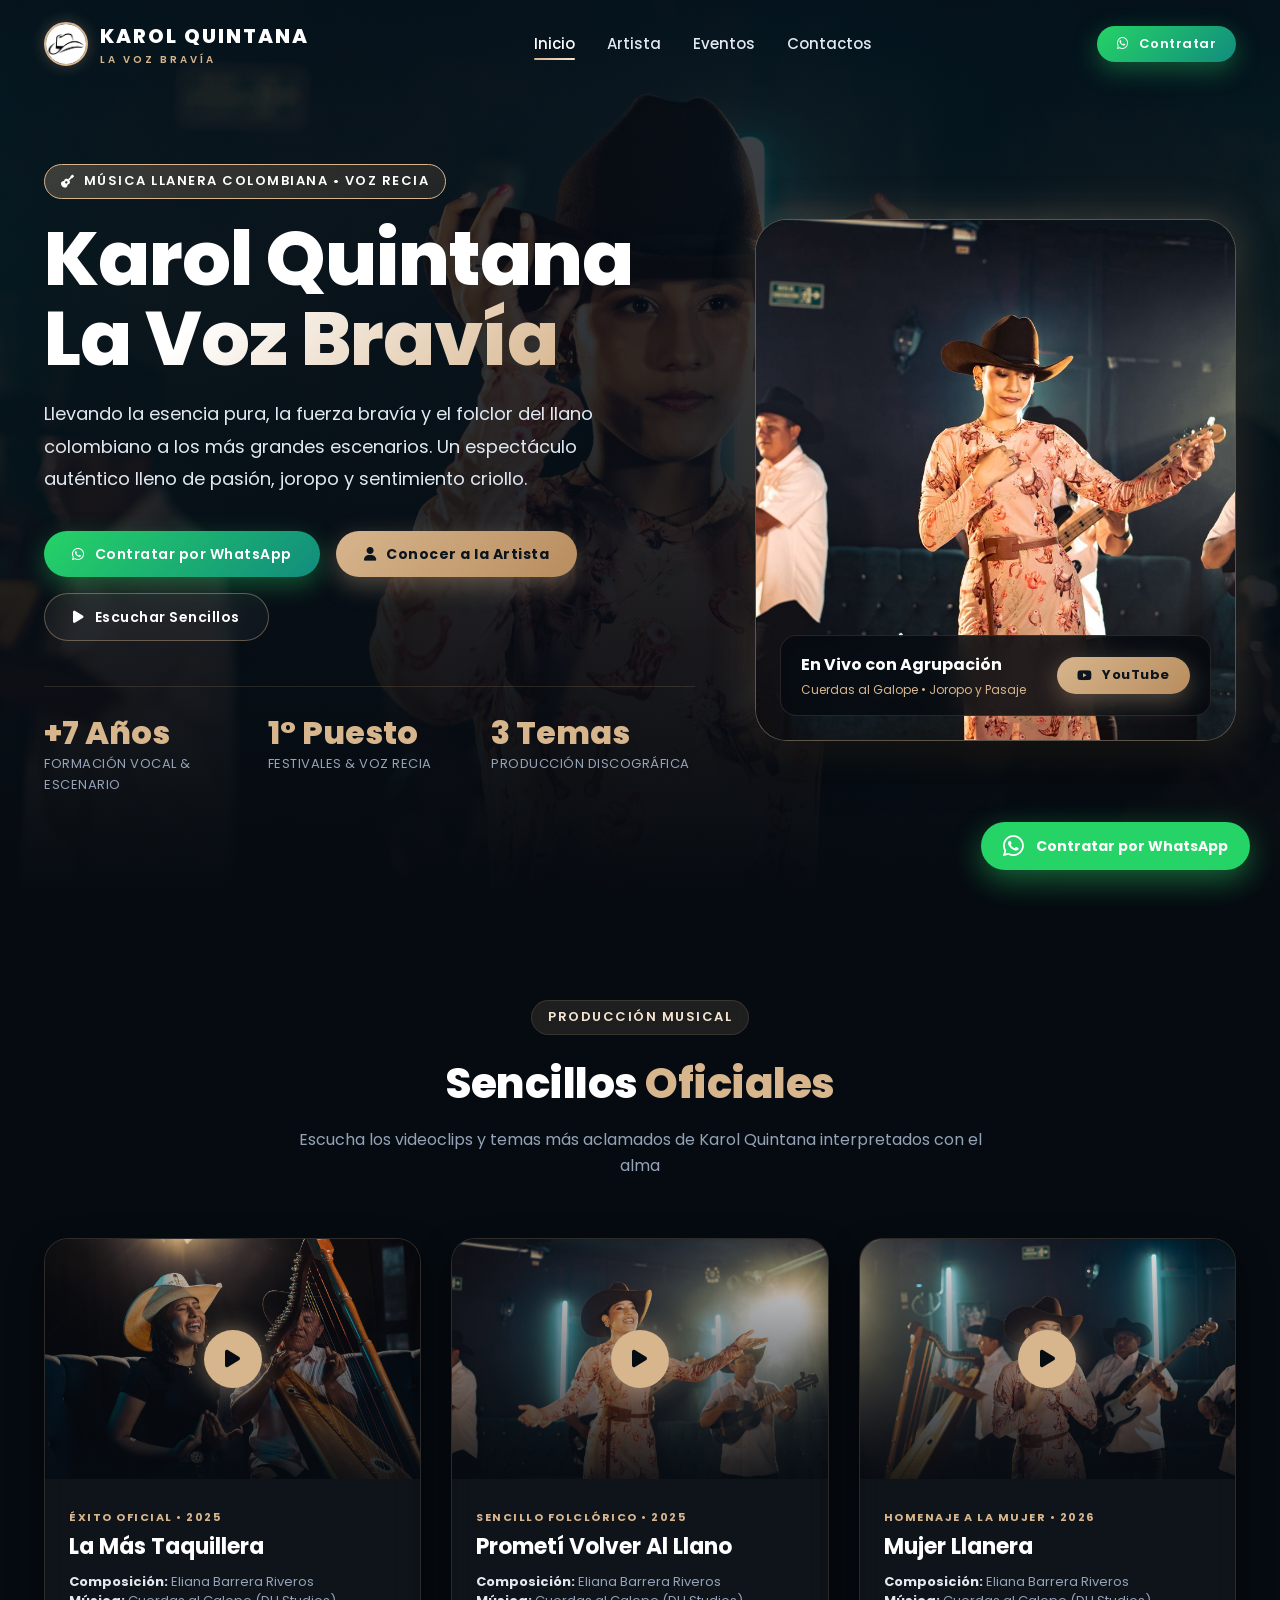
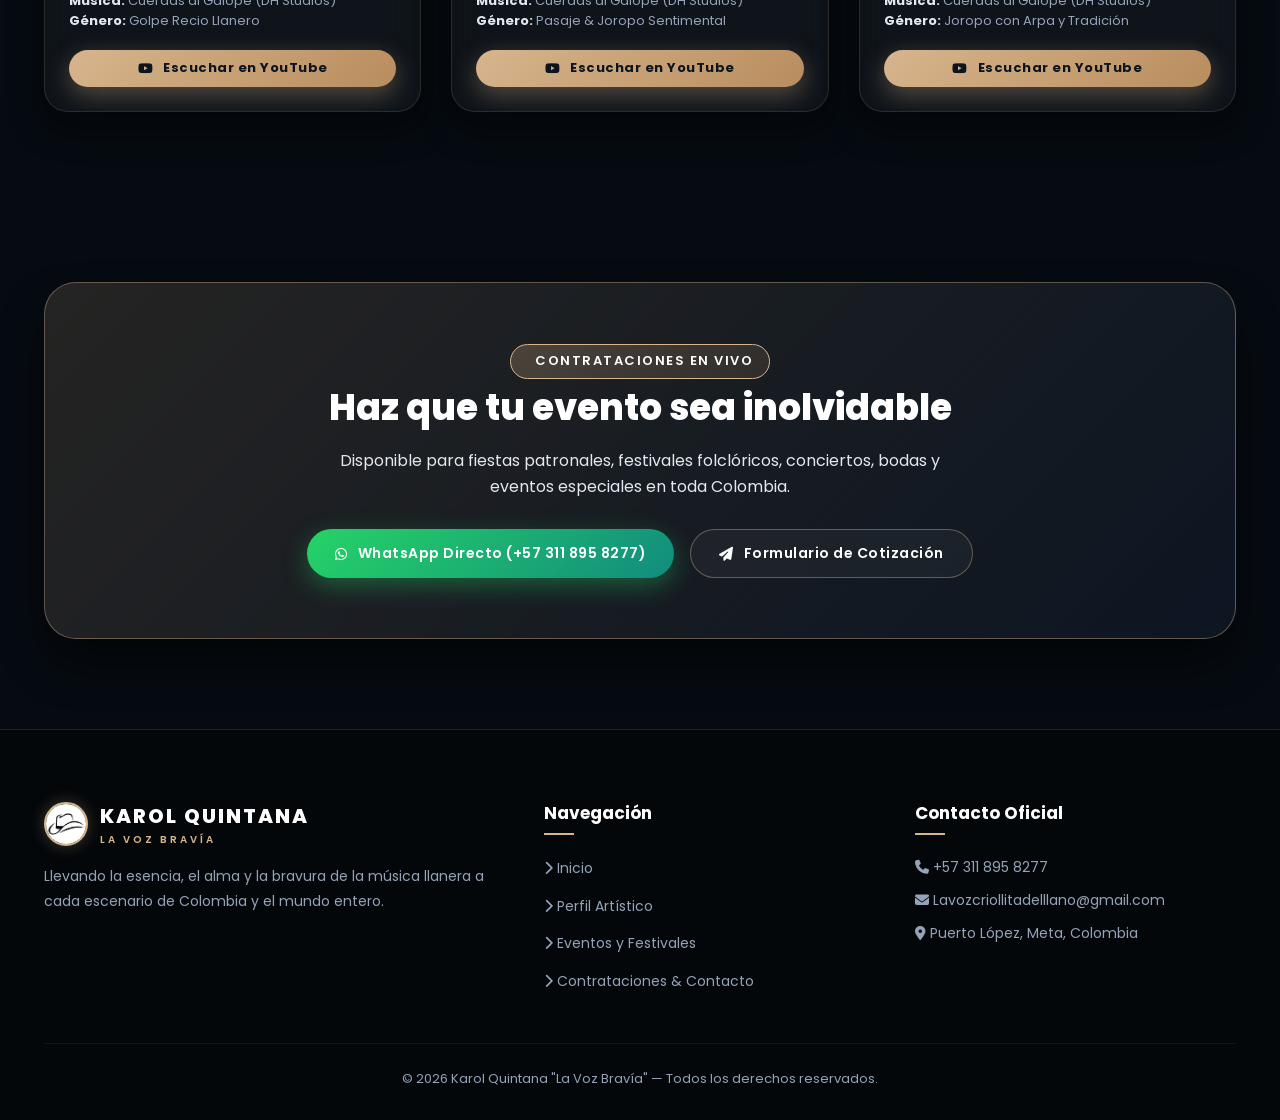
==== index.html @ 11f3e0e1 "primera version de la pagina" ====
<!DOCTYPE html>
<html lang="es">
<head>
    <meta charset="UTF-8">
    <meta name="viewport" content="width=device-width, initial-scale=1.0">
    <title>Karol Quintana | La Voz Bravía - Música Llanera</title>
    
    <!-- Google Fonts & Font Awesome -->
    <link rel="preconnect" href="https://fonts.googleapis.com">
    <link rel="preconnect" href="https://fonts.gstatic.com" crossorigin>
    <link href="https://fonts.googleapis.com/css2?family=Poppins:wght@300;400;500;600;700;800&display=swap" rel="stylesheet">
    <link rel="stylesheet" href="https://cdnjs.cloudflare.com/ajax/libs/font-awesome/6.5.1/css/all.min.css">
    
    <link rel="icon" href="imagenes/logo.jpg"> 
    <link rel="stylesheet" href="css/estilos.css">
</head>
<body>

    <!-- NAVBAR -->
    <header class="navbar-container">
        <div class="container navbar">
            <a href="index.html" class="logo-brand">
                <img src="imagenes/logo.jpg" alt="Logo Karol Quintana">
                <div>
                    Karol Quintana
                    <span class="brand-sub">La Voz Bravía</span>
                </div>
            </a>

            <nav>
                <ul class="nav-links" id="navMenu">
                    <li><a href="index.html" class="active">Inicio</a></li>
                    <li><a href="artista.html">Artista</a></li>
                    <li><a href="eventos.html">Eventos</a></li>
                    <li><a href="contactos.html">Contactos</a></li>
                </ul>
            </nav>

            <div class="nav-actions">
                <a href="https://wa.me/573118958277?text=Hola%20Karol%20Quintana,%20me%20gustar%C3%ADa%20solicitar%20informaci%C3%B3n%20para%20una%20presentaci%C3%B3n" target="_blank" class="btn btn-whatsapp btn-sm">
                    <i class="fa-brands fa-whatsapp"></i> Contratar
                </a>
                <button class="menu-toggle" id="menuToggle" aria-label="Abrir menú">
                    <span></span>
                    <span></span>
                    <span></span>
                </button>
            </div>
        </div>
    </header>

    <!-- HERO SECTION -->
    <main class="hero-wrapper" style="background-image: url('imagenes/DSC04877.jpg');">
        <div class="hero-overlay"></div>

        <div class="container">
            <div class="hero-home-content">
                <div class="hero-left">
                    <div class="badge badge-gold">
                        <i class="fa-solid fa-guitar"></i> Música Llanera Colombiana • Voz Recia
                    </div>
                    
                    <h1 class="hero-title">
                        Karol Quintana<br>
                        <span>La Voz Bravía</span>
                    </h1>

                    <p class="hero-desc">
                        Llevando la esencia pura, la fuerza bravía y el folclor del llano colombiano a los más grandes escenarios. Un espectáculo auténtico lleno de pasión, joropo y sentimiento criollo.
                    </p>

                    <div class="hero-btn-group">
                        <a href="https://wa.me/573118958277?text=Hola%20Karol%20Quintana,%20deseo%20cotizar%20un%20show%20musical" target="_blank" class="btn btn-whatsapp">
                            <i class="fa-brands fa-whatsapp"></i> Contratar por WhatsApp
                        </a>
                        <a href="artista.html" class="btn btn-gold">
                            <i class="fa-solid fa-user"></i> Conocer a la Artista
                        </a>
                        <a href="#musica" class="btn btn-outline">
                            <i class="fa-solid fa-play"></i> Escuchar Sencillos
                        </a>
                    </div>

                    <div class="hero-stats-grid">
                        <div class="stat-item">
                            <h3>+7 Años</h3>
                            <p>Formación Vocal & Escenario</p>
                        </div>
                        <div class="stat-item">
                            <h3>1° Puesto</h3>
                            <p>Festivales & Voz Recia</p>
                        </div>
                        <div class="stat-item">
                            <h3>3 Temas</h3>
                            <p>Producción Discográfica</p>
                        </div>
                    </div>
                </div>

                <div class="hero-right">
                    <div class="hero-image-card">
                        <img src="imagenes/image.png" alt="Karol Quintana en Presentación">
                        <div class="hero-image-badge">
                            <div>
                                <h4>En Vivo con Agrupación</h4>
                                <p>Cuerdas al Galope • Joropo y Pasaje</p>
                            </div>
                            <a href="https://www.youtube.com/@Lavozbravia_oficial" target="_blank" class="btn btn-gold btn-sm">
                                <i class="fa-brands fa-youtube"></i> YouTube
                            </a>
                        </div>
                    </div>
                </div>
            </div>
        </div>
    </main>

    <!-- SECCIÓN MÚSICA Y SENCILLOS DESTACADOS -->
    <section class="section" id="musica">
        <div class="container">
            <div class="section-header">
                <div class="badge">Producción Musical</div>
                <h2>Sencillos <span>Oficiales</span></h2>
                <p>Escucha los videoclips y temas más aclamados de Karol Quintana interpretados con el alma</p>
            </div>

            <div class="music-grid">
                <!-- Canción 1 -->
                <div class="music-card">
                    <div class="music-thumb">
                        <img src="imagenes/DSC04858.jpg" alt="La Más Taquillera">
                        <a href="https://www.youtube.com/watch?v=9ldh7Ody5B8&list=RD9ldh7Ody5B8&start_radio=1" target="_blank" class="music-thumb-overlay" title="Ver en YouTube">
                            <div class="play-icon-btn"><i class="fa-solid fa-play"></i></div>
                        </a>
                    </div>
                    <div class="music-content">
                        <div>
                            <span class="music-tag">Éxito Oficial • 2025</span>
                            <h3 class="music-title">La Más Taquillera</h3>
                            <p class="music-credits">
                                <strong>Composición:</strong> Eliana Barrera Riveros<br>
                                <strong>Música:</strong> Cuerdas al Galope (DH Studios)<br>
                                <strong>Género:</strong> Golpe Recio Llanero
                            </p>
                        </div>
                        <a href="https://www.youtube.com/watch?v=9ldh7Ody5B8&list=RD9ldh7Ody5B8&start_radio=1" target="_blank" class="btn btn-gold btn-sm">
                            <i class="fa-brands fa-youtube"></i> Escuchar en YouTube
                        </a>
                    </div>
                </div>

                <!-- Canción 2 -->
                <div class="music-card">
                    <div class="music-thumb">
                        <img src="imagenes/DSC04900.jpg" alt="Prometí Volver Al Llano">
                        <a href="https://www.youtube.com/watch?v=ru4wege33XM&list=RDru4wege33XM&start_radio=1" target="_blank" class="music-thumb-overlay" title="Ver en YouTube">
                            <div class="play-icon-btn"><i class="fa-solid fa-play"></i></div>
                        </a>
                    </div>
                    <div class="music-content">
                        <div>
                            <span class="music-tag">Sencillo Folclórico • 2025</span>
                            <h3 class="music-title">Prometí Volver Al Llano</h3>
                            <p class="music-credits">
                                <strong>Composición:</strong> Eliana Barrera Riveros<br>
                                <strong>Música:</strong> Cuerdas al Galope (DH Studios)<br>
                                <strong>Género:</strong> Pasaje & Joropo Sentimental
                            </p>
                        </div>
                        <a href="https://www.youtube.com/watch?v=ru4wege33XM&list=RDru4wege33XM&start_radio=1" target="_blank" class="btn btn-gold btn-sm">
                            <i class="fa-brands fa-youtube"></i> Escuchar en YouTube
                        </a>
                    </div>
                </div>

                <!-- Canción 3 -->
                <div class="music-card">
                    <div class="music-thumb">
                        <img src="imagenes/DSC04892.jpg" alt="Mujer Llanera">
                        <a href="https://www.youtube.com/watch?v=WpeRKFOB_C8&list=RDWpeRKFOB_C8&start_radio=1" target="_blank" class="music-thumb-overlay" title="Ver en YouTube">
                            <div class="play-icon-btn"><i class="fa-solid fa-play"></i></div>
                        </a>
                    </div>
                    <div class="music-content">
                        <div>
                            <span class="music-tag">Homenaje a la Mujer • 2026</span>
                            <h3 class="music-title">Mujer Llanera</h3>
                            <p class="music-credits">
                                <strong>Composición:</strong> Eliana Barrera Riveros<br>
                                <strong>Música:</strong> Cuerdas al Galope (DH Studios)<br>
                                <strong>Género:</strong> Joropo con Arpa y Tradición
                            </p>
                        </div>
                        <a href="https://www.youtube.com/watch?v=WpeRKFOB_C8&list=RDWpeRKFOB_C8&start_radio=1" target="_blank" class="btn btn-gold btn-sm">
                            <i class="fa-brands fa-youtube"></i> Escuchar en YouTube
                        </a>
                    </div>
                </div>
            </div>
        </div>
    </section>

    <!-- BANNER DE CONTRATACIONES -->
    <section class="container" style="margin-bottom: 80px;">
        <div class="cta-banner">
            <div class="badge badge-gold"><i class="fa-solid fa-sparkles"></i> Contrataciones en Vivo</div>
            <h3>Haz que tu evento sea inolvidable</h3>
            <p>Disponible para fiestas patronales, festivales folclóricos, conciertos, bodas y eventos especiales en toda Colombia.</p>
            <div style="display: flex; justify-content: center; gap: 16px; flex-wrap: wrap;">
                <a href="https://wa.me/573118958277?text=Hola%20Karol%20Quintana,%20quiero%20cotizar%20tu%20presentaci%C3%B3n%20para%20un%20evento" target="_blank" class="btn btn-whatsapp">
                    <i class="fa-brands fa-whatsapp"></i> WhatsApp Directo (+57 311 895 8277)
                </a>
                <a href="contactos.html" class="btn btn-outline">
                    <i class="fa-solid fa-paper-plane"></i> Formulario de Cotización
                </a>
            </div>
        </div>
    </section>

    <!-- FLOATING WHATSAPP -->
    <a href="https://wa.me/573118958277?text=Hola%20Karol%20Quintana,%20deseo%20informaci%C3%B3n%20para%20contrataciones" target="_blank" class="floating-whatsapp" title="Contactar por WhatsApp">
        <i class="fa-brands fa-whatsapp"></i>
        <span>Contratar por WhatsApp</span>
    </a>

    <!-- FOOTER -->
    <footer class="footer-main">
        <div class="container">
            <div class="footer-grid">
                <div class="footer-col">
                    <div class="logo-brand" style="margin-bottom: 16px;">
                        <img src="imagenes/logo.jpg" alt="Logo">
                        <div>
                            Karol Quintana
                            <span class="brand-sub">La Voz Bravía</span>
                        </div>
                    </div>
                    <p>Llevando la esencia, el alma y la bravura de la música llanera a cada escenario de Colombia y el mundo entero.</p>
                </div>

                <div class="footer-col">
                    <h4>Navegación</h4>
                    <ul class="footer-links-list">
                        <li><a href="index.html"><i class="fa-solid fa-chevron-right"></i> Inicio</a></li>
                        <li><a href="artista.html"><i class="fa-solid fa-chevron-right"></i> Perfil Artístico</a></li>
                        <li><a href="eventos.html"><i class="fa-solid fa-chevron-right"></i> Eventos y Festivales</a></li>
                        <li><a href="contactos.html"><i class="fa-solid fa-chevron-right"></i> Contrataciones & Contacto</a></li>
                    </ul>
                </div>

                <div class="footer-col">
                    <h4>Contacto Oficial</h4>
                    <p style="margin-bottom: 8px;"><i class="fa-solid fa-phone text-gold"></i> +57 311 895 8277</p>
                    <p style="margin-bottom: 8px;"><i class="fa-solid fa-envelope text-gold"></i> Lavozcriollitadelllano@gmail.com</p>
                    <p><i class="fa-solid fa-location-dot text-gold"></i> Puerto López, Meta, Colombia</p>
                </div>
            </div>

            <div class="footer-bottom">
                &copy; 2026 Karol Quintana "La Voz Bravía" — Todos los derechos reservados.
            </div>
        </div>
    </footer>

    <!-- SCRIPTS -->
    <script src="js/main.js"></script>
</body>
</html>
---- css/estilos.css ----
/* ==========================================================================
   KAROL QUINTANA | LA VOZ BRAVÍA - HOJA DE ESTILOS MODERNA (DARK THEME)
   ========================================================================== */

:root {
    --bg-main: #060b11;
    --bg-darker: #04070a;
    --bg-surface: rgba(14, 23, 36, 0.7);
    --bg-surface-elevated: rgba(22, 35, 54, 0.85);
    --bg-card: rgba(255, 255, 255, 0.04);
    --bg-card-hover: rgba(255, 255, 255, 0.08);
    
    --gold-primary: #d7b58d;
    --gold-light: #f5e6d3;
    --gold-dark: #b58d5f;
    --gold-glow: rgba(215, 181, 141, 0.28);
    
    --text-primary: #ffffff;
    --text-secondary: #e2e8f0;
    --text-muted: #94a3b8;
    --text-gold: #d7b58d;
    
    --border-subtle: rgba(215, 181, 141, 0.15);
    --border-highlight: rgba(215, 181, 141, 0.4);
    
    --whatsapp-color: #25d366;
    --whatsapp-hover: #1ebd5b;
    --youtube-color: #ff0000;
    
    --shadow-soft: 0 15px 35px rgba(0, 0, 0, 0.45);
    --shadow-glow: 0 0 30px rgba(215, 181, 141, 0.2);
    --shadow-strong: 0 25px 50px -12px rgba(0, 0, 0, 0.75);
    
    --transition-fast: 0.25s ease;
    --transition-normal: 0.35s ease;
    --transition-slow: 0.5s cubic-bezier(0.16, 1, 0.3, 1);
    
    --radius-sm: 10px;
    --radius-md: 16px;
    --radius-lg: 24px;
    --radius-xl: 32px;
    --radius-full: 9999px;
}

/* RESET & GENERALES */
* {
    margin: 0;
    padding: 0;
    box-sizing: border-box;
}

html {
    scroll-behavior: smooth;
}

body {
    font-family: 'Poppins', sans-serif;
    background-color: var(--bg-main);
    color: var(--text-secondary);
    min-height: 100vh;
    overflow-x: hidden;
    line-height: 1.6;
    position: relative;
    background-image: 
        radial-gradient(circle at 15% 15%, rgba(215, 181, 141, 0.08) 0%, transparent 40%),
        radial-gradient(circle at 85% 65%, rgba(14, 80, 120, 0.12) 0%, transparent 45%),
        radial-gradient(circle at 50% 90%, rgba(215, 181, 141, 0.06) 0%, transparent 50%);
    background-attachment: fixed;
}

body.no-scroll {
    overflow: hidden;
}

/* TIPOGRAFÍA & UTILIDADES */
a {
    color: inherit;
    text-decoration: none;
    transition: var(--transition-fast);
}

img {
    max-width: 100%;
    height: auto;
    display: block;
}

.container {
    max-width: 1240px;
    margin: 0 auto;
    padding: 0 24px;
}

.badge {
    display: inline-flex;
    align-items: center;
    gap: 8px;
    padding: 6px 16px;
    background: rgba(215, 181, 141, 0.12);
    border: 1px solid var(--border-subtle);
    border-radius: var(--radius-full);
    color: var(--gold-light);
    font-size: 13px;
    font-weight: 600;
    letter-spacing: 1.5px;
    text-transform: uppercase;
    backdrop-filter: blur(8px);
}

.badge-gold {
    background: linear-gradient(135deg, rgba(215, 181, 141, 0.25), rgba(181, 141, 95, 0.15));
    border-color: var(--gold-primary);
    color: #fff;
}

/* NAVBAR MODERNA */
.navbar-container {
    position: fixed;
    top: 0;
    left: 0;
    width: 100%;
    z-index: 1000;
    transition: var(--transition-normal);
    padding: 20px 0;
}

.navbar-container.scrolled {
    background: rgba(6, 11, 17, 0.92);
    backdrop-filter: blur(16px);
    border-bottom: 1px solid rgba(215, 181, 141, 0.12);
    padding: 14px 0;
    box-shadow: 0 10px 30px rgba(0, 0, 0, 0.5);
}

.navbar {
    display: flex;
    justify-content: space-between;
    align-items: center;
}

.logo-brand {
    display: flex;
    align-items: center;
    gap: 12px;
    font-weight: 800;
    font-size: 20px;
    color: var(--text-primary);
    letter-spacing: 2px;
    text-transform: uppercase;
}

.logo-brand img {
    width: 44px;
    height: 44px;
    border-radius: 50%;
    object-fit: cover;
    border: 2px solid var(--gold-primary);
    box-shadow: 0 0 15px var(--gold-glow);
}

.logo-brand .brand-sub {
    display: block;
    font-size: 10px;
    letter-spacing: 3px;
    color: var(--gold-primary);
    font-weight: 600;
}

.nav-links {
    display: flex;
    align-items: center;
    gap: 32px;
    list-style: none;
}

.nav-links a {
    color: var(--text-secondary);
    font-size: 15px;
    font-weight: 500;
    position: relative;
    padding: 6px 0;
}

.nav-links a::after {
    content: "";
    position: absolute;
    bottom: 0;
    left: 0;
    width: 0;
    height: 2px;
    background: linear-gradient(90deg, var(--gold-primary), var(--gold-light));
    border-radius: 2px;
    transition: width var(--transition-fast);
}

.nav-links a:hover,
.nav-links a.active {
    color: var(--text-primary);
}

.nav-links a:hover::after,
.nav-links a.active::after {
    width: 100%;
}

.nav-actions {
    display: flex;
    align-items: center;
    gap: 16px;
}

/* BOTONES */
.btn {
    display: inline-flex;
    align-items: center;
    justify-content: center;
    gap: 10px;
    padding: 12px 28px;
    border-radius: var(--radius-full);
    font-weight: 600;
    font-size: 14px;
    letter-spacing: 0.5px;
    cursor: pointer;
    border: none;
    transition: var(--transition-normal);
}

.btn-gold {
    background: linear-gradient(135deg, #d7b58d 0%, #b88d5e 100%);
    color: #0c141d;
    font-weight: 700;
    box-shadow: 0 8px 25px rgba(215, 181, 141, 0.35);
}

.btn-gold:hover {
    transform: translateY(-3px);
    box-shadow: 0 12px 30px rgba(215, 181, 141, 0.55);
    background: linear-gradient(135deg, #f0d5b4 0%, #cfa16e 100%);
    color: #060b11;
}

.btn-outline {
    background: rgba(255, 255, 255, 0.04);
    border: 1px solid var(--border-highlight);
    color: var(--text-primary);
    backdrop-filter: blur(10px);
}

.btn-outline:hover {
    background: rgba(215, 181, 141, 0.15);
    border-color: var(--gold-primary);
    color: var(--gold-light);
    transform: translateY(-3px);
}

.btn-whatsapp {
    background: linear-gradient(135deg, #25d366 0%, #128c7e 100%);
    color: #ffffff;
    font-weight: 600;
    box-shadow: 0 8px 25px rgba(37, 211, 102, 0.35);
}

.btn-whatsapp:hover {
    transform: translateY(-3px);
    box-shadow: 0 12px 30px rgba(37, 211, 102, 0.55);
    color: #ffffff;
}

.btn-sm {
    padding: 8px 20px;
    font-size: 13px;
}

/* MENU HAMBURGUESA */
.menu-toggle {
    display: none;
    flex-direction: column;
    justify-content: space-between;
    width: 30px;
    height: 22px;
    background: transparent;
    border: none;
    cursor: pointer;
    z-index: 1001;
}

.menu-toggle span {
    width: 100%;
    height: 2.5px;
    background: var(--gold-primary);
    border-radius: 2px;
    transition: var(--transition-fast);
}

.menu-toggle.active span:nth-child(1) {
    transform: translateY(10px) rotate(45deg);
}

.menu-toggle.active span:nth-child(2) {
    opacity: 0;
}

.menu-toggle.active span:nth-child(3) {
    transform: translateY(-10px) rotate(-45deg);
}

/* HERO SECTION GENERAL */
.hero-wrapper {
    position: relative;
    min-height: 100vh;
    padding-top: 130px;
    padding-bottom: 70px;
    display: flex;
    align-items: center;
    background-size: cover;
    background-position: center;
    overflow: hidden;
}

.hero-overlay {
    position: absolute;
    inset: 0;
    background: linear-gradient(180deg, 
        rgba(6, 11, 17, 0.75) 0%, 
        rgba(6, 11, 17, 0.88) 60%, 
        rgba(6, 11, 17, 1) 100%);
    z-index: 1;
}

.hero-wrapper .container {
    position: relative;
    z-index: 2;
}

/* HERO HOME */
.hero-home-content {
    display: grid;
    grid-template-columns: 1.15fr 0.85fr;
    gap: 60px;
    align-items: center;
}

.hero-left h1.hero-title {
    font-size: 76px;
    font-weight: 800;
    line-height: 1.05;
    color: var(--text-primary);
    margin: 20px 0;
    letter-spacing: -1px;
}

.hero-left h1.hero-title span {
    background: linear-gradient(135deg, #ffffff 30%, var(--gold-primary) 100%);
    -webkit-background-clip: text;
    -webkit-text-fill-color: transparent;
}

.hero-left p.hero-desc {
    font-size: 18px;
    color: var(--text-secondary);
    line-height: 1.8;
    margin-bottom: 35px;
    max-width: 580px;
}

.hero-btn-group {
    display: flex;
    flex-wrap: wrap;
    gap: 16px;
    margin-bottom: 45px;
}

.hero-stats-grid {
    display: grid;
    grid-template-columns: repeat(3, 1fr);
    gap: 20px;
    padding-top: 30px;
    border-top: 1px solid var(--border-subtle);
}

.stat-item h3 {
    font-size: 32px;
    font-weight: 800;
    color: var(--gold-primary);
    line-height: 1;
    margin-bottom: 5px;
}

.stat-item p {
    font-size: 13px;
    color: var(--text-muted);
    text-transform: uppercase;
    letter-spacing: 0.5px;
}

.hero-image-card {
    position: relative;
    border-radius: var(--radius-xl);
    overflow: hidden;
    box-shadow: var(--shadow-strong), 0 0 40px var(--gold-glow);
    border: 1px solid var(--border-highlight);
    background: var(--bg-surface);
}

.hero-image-card img {
    width: 100%;
    height: 520px;
    object-fit: cover;
    transition: var(--transition-slow);
}

.hero-image-card:hover img {
    transform: scale(1.04);
}

.hero-image-badge {
    position: absolute;
    bottom: 24px;
    left: 24px;
    right: 24px;
    background: rgba(6, 11, 17, 0.85);
    backdrop-filter: blur(14px);
    border: 1px solid var(--border-subtle);
    padding: 16px 20px;
    border-radius: var(--radius-md);
    display: flex;
    align-items: center;
    justify-content: space-between;
}

.hero-image-badge h4 {
    color: #fff;
    font-size: 16px;
    margin-bottom: 2px;
}

.hero-image-badge p {
    font-size: 12px;
    color: var(--gold-primary);
}

/* SECCIONES COMUNES */
.section {
    padding: 100px 0;
    position: relative;
}

.section-header {
    text-align: center;
    max-width: 700px;
    margin: 0 auto 60px auto;
}

.section-header h2 {
    font-size: 42px;
    font-weight: 800;
    color: var(--text-primary);
    margin: 15px 0 10px 0;
    letter-spacing: -0.5px;
}

.section-header h2 span {
    color: var(--gold-primary);
}

.section-header p {
    font-size: 16px;
    color: var(--text-muted);
}

/* TARJETAS DE MÚSICA & SENCILLOS */
.music-grid {
    display: grid;
    grid-template-columns: repeat(auto-fit, minmax(320px, 1fr));
    gap: 30px;
}

.music-card {
    background: var(--bg-card);
    border: 1px solid var(--border-subtle);
    border-radius: var(--radius-lg);
    overflow: hidden;
    transition: var(--transition-normal);
    box-shadow: var(--shadow-soft);
    display: flex;
    flex-direction: column;
    position: relative;
    backdrop-filter: blur(16px);
}

.music-card:hover {
    transform: translateY(-8px);
    border-color: var(--gold-primary);
    box-shadow: var(--shadow-strong), 0 0 30px var(--gold-glow);
    background: var(--bg-card-hover);
}

.music-thumb {
    position: relative;
    height: 240px;
    overflow: hidden;
}

.music-thumb img {
    width: 100%;
    height: 100%;
    object-fit: cover;
    transition: var(--transition-slow);
}

.music-card:hover .music-thumb img {
    transform: scale(1.08);
}

.music-thumb-overlay {
    position: absolute;
    inset: 0;
    background: linear-gradient(180deg, rgba(0, 0, 0, 0.1) 0%, rgba(6, 11, 17, 0.9) 100%);
    display: flex;
    align-items: center;
    justify-content: center;
}

.play-icon-btn {
    width: 58px;
    height: 58px;
    border-radius: 50%;
    background: var(--gold-primary);
    color: #060b11;
    display: flex;
    align-items: center;
    justify-content: center;
    font-size: 20px;
    box-shadow: 0 0 25px rgba(215, 181, 141, 0.6);
    transition: var(--transition-fast);
}

.music-card:hover .play-icon-btn {
    transform: scale(1.15);
    background: #fff;
}

.music-content {
    padding: 24px;
    flex: 1;
    display: flex;
    flex-direction: column;
    justify-content: space-between;
}

.music-tag {
    font-size: 11px;
    text-transform: uppercase;
    letter-spacing: 1.5px;
    color: var(--gold-primary);
    font-weight: 700;
    margin-bottom: 8px;
}

.music-title {
    font-size: 22px;
    color: var(--text-primary);
    font-weight: 700;
    margin-bottom: 8px;
}

.music-credits {
    font-size: 13px;
    color: var(--text-muted);
    margin-bottom: 20px;
    line-height: 1.5;
}

.music-credits strong {
    color: var(--text-secondary);
}

/* ==========================================================================
   PÁGINA ARTISTA (HOJA DE VIDA)
   ========================================================================== */
.artist-hero-card {
    background: linear-gradient(135deg, rgba(22, 35, 54, 0.7) 0%, rgba(14, 23, 36, 0.85) 100%);
    border: 1px solid var(--border-highlight);
    border-radius: var(--radius-xl);
    padding: 50px;
    display: grid;
    grid-template-columns: 360px 1fr;
    gap: 50px;
    align-items: center;
    backdrop-filter: blur(20px);
    box-shadow: var(--shadow-strong);
    margin-bottom: 70px;
}

.artist-portrait-box {
    position: relative;
    border-radius: var(--radius-lg);
    overflow: hidden;
    box-shadow: 0 15px 35px rgba(0, 0, 0, 0.6), 0 0 35px var(--gold-glow);
    border: 2px solid var(--gold-primary);
}

.artist-portrait-box img {
    width: 100%;
    height: 440px;
    object-fit: cover;
}

.artist-bio-info h1 {
    font-size: 46px;
    font-weight: 800;
    color: #fff;
    line-height: 1.1;
    margin: 15px 0 10px 0;
}

.artist-subtitle-name {
    font-size: 20px;
    color: var(--gold-primary);
    font-weight: 600;
    margin-bottom: 20px;
}

.artist-quick-meta {
    display: grid;
    grid-template-columns: repeat(2, 1fr);
    gap: 16px;
    margin: 25px 0 35px 0;
    padding: 20px;
    background: rgba(0, 0, 0, 0.25);
    border-radius: var(--radius-md);
    border: 1px solid var(--border-subtle);
}

.meta-box {
    display: flex;
    align-items: flex-start;
    gap: 12px;
}

.meta-icon {
    font-size: 20px;
    color: var(--gold-primary);
    margin-top: 2px;
}

.meta-text strong {
    display: block;
    font-size: 12px;
    color: var(--text-muted);
    text-transform: uppercase;
    letter-spacing: 0.5px;
}

.meta-text span {
    font-size: 14px;
    color: var(--text-primary);
    font-weight: 600;
}

/* HABILIDADES & FORMACIÓN */
.skills-grid {
    display: grid;
    grid-template-columns: repeat(auto-fit, minmax(300px, 1fr));
    gap: 30px;
    margin-top: 40px;
}

.skill-card {
    background: var(--bg-card);
    border: 1px solid var(--border-subtle);
    border-radius: var(--radius-lg);
    padding: 30px;
    backdrop-filter: blur(16px);
}

.skill-header {
    display: flex;
    justify-content: space-between;
    align-items: center;
    margin-bottom: 12px;
}

.skill-title {
    font-size: 17px;
    font-weight: 700;
    color: var(--text-primary);
    display: flex;
    align-items: center;
    gap: 10px;
}

.skill-score {
    font-size: 14px;
    font-weight: 700;
    color: var(--gold-primary);
}

.skill-bar {
    width: 100%;
    height: 8px;
    background: rgba(255, 255, 255, 0.1);
    border-radius: 4px;
    overflow: hidden;
    margin-bottom: 12px;
}

.skill-fill {
    height: 100%;
    background: linear-gradient(90deg, var(--gold-dark), var(--gold-light));
    border-radius: 4px;
    box-shadow: 0 0 10px var(--gold-glow);
}

.skill-desc {
    font-size: 13px;
    color: var(--text-muted);
}

/* PALMARÉS & RECONOCIMIENTOS */
.awards-grid {
    display: grid;
    grid-template-columns: repeat(auto-fit, minmax(320px, 1fr));
    gap: 24px;
    margin-top: 40px;
}

.award-card {
    background: var(--bg-card);
    border: 1px solid var(--border-subtle);
    border-radius: var(--radius-lg);
    padding: 30px;
    transition: var(--transition-normal);
    position: relative;
    overflow: hidden;
    backdrop-filter: blur(16px);
}

.award-card::before {
    content: "";
    position: absolute;
    top: 0;
    left: 0;
    width: 4px;
    height: 100%;
    background: var(--gold-primary);
}

.award-card:hover {
    transform: translateY(-6px);
    border-color: var(--gold-primary);
    background: var(--bg-card-hover);
    box-shadow: var(--shadow-soft);
}

.award-place {
    display: inline-block;
    font-size: 12px;
    font-weight: 800;
    text-transform: uppercase;
    letter-spacing: 1px;
    color: #060b11;
    background: var(--gold-primary);
    padding: 4px 12px;
    border-radius: var(--radius-full);
    margin-bottom: 15px;
}

.award-card h3 {
    font-size: 19px;
    color: #fff;
    margin-bottom: 8px;
    font-weight: 700;
}

.award-org {
    font-size: 13px;
    color: var(--gold-light);
    margin-bottom: 12px;
    display: flex;
    align-items: center;
    gap: 6px;
}

.award-card p {
    font-size: 14px;
    color: var(--text-muted);
    line-height: 1.6;
}

/* FICHA TÉCNICA DE PRODUCCIÓN */
.credits-box {
    background: rgba(14, 23, 36, 0.8);
    border: 1px solid var(--border-highlight);
    border-radius: var(--radius-lg);
    padding: 35px;
    margin-top: 40px;
}

.credits-grid {
    display: grid;
    grid-template-columns: repeat(auto-fit, minmax(220px, 1fr));
    gap: 20px;
    margin-top: 20px;
}

.credit-item {
    background: rgba(255, 255, 255, 0.03);
    padding: 16px;
    border-radius: var(--radius-md);
    border: 1px solid rgba(255, 255, 255, 0.05);
}

.credit-item h5 {
    color: var(--gold-primary);
    font-size: 12px;
    text-transform: uppercase;
    letter-spacing: 1px;
    margin-bottom: 4px;
}

.credit-item p {
    color: #fff;
    font-size: 15px;
    font-weight: 600;
}

/* ==========================================================================
   PÁGINA EVENTOS
   ========================================================================== */
.eventos-filter-bar {
    display: flex;
    justify-content: center;
    flex-wrap: wrap;
    gap: 12px;
    margin-bottom: 45px;
}

.filter-btn {
    padding: 10px 22px;
    border-radius: var(--radius-full);
    background: rgba(255, 255, 255, 0.05);
    border: 1px solid var(--border-subtle);
    color: var(--text-secondary);
    font-size: 14px;
    font-weight: 600;
    cursor: pointer;
    transition: var(--transition-fast);
}

.filter-btn:hover,
.filter-btn.active {
    background: var(--gold-primary);
    color: #060b11;
    border-color: var(--gold-primary);
    box-shadow: 0 4px 15px var(--gold-glow);
}

.eventos-timeline-grid {
    display: grid;
    grid-template-columns: repeat(auto-fit, minmax(340px, 1fr));
    gap: 30px;
}

.evento-card {
    background: var(--bg-card);
    border: 1px solid var(--border-subtle);
    border-radius: var(--radius-lg);
    padding: 32px;
    display: flex;
    flex-direction: column;
    justify-content: space-between;
    transition: var(--transition-normal);
    backdrop-filter: blur(16px);
    box-shadow: var(--shadow-soft);
    position: relative;
}

.evento-card:hover {
    transform: translateY(-8px);
    border-color: var(--gold-primary);
    box-shadow: var(--shadow-strong), 0 0 30px var(--gold-glow);
    background: var(--bg-card-hover);
}

.evento-top {
    display: flex;
    justify-content: space-between;
    align-items: center;
    margin-bottom: 18px;
}

.evento-year {
    font-size: 14px;
    font-weight: 800;
    color: var(--gold-primary);
    background: rgba(215, 181, 141, 0.12);
    padding: 4px 14px;
    border-radius: var(--radius-full);
    border: 1px solid var(--border-subtle);
}

.evento-loc {
    font-size: 13px;
    color: var(--text-muted);
    display: flex;
    align-items: center;
    gap: 6px;
}

.evento-card h3 {
    font-size: 22px;
    color: #fff;
    font-weight: 700;
    margin-bottom: 12px;
}

.evento-card p {
    font-size: 14px;
    color: var(--text-secondary);
    line-height: 1.7;
    margin-bottom: 24px;
}

.evento-footer-tag {
    font-size: 12px;
    color: var(--gold-light);
    font-weight: 600;
    display: flex;
    align-items: center;
    gap: 8px;
    padding-top: 15px;
    border-top: 1px solid var(--border-subtle);
}

/* ==========================================================================
   PÁGINA CONTACTOS & FORMULARIO
   ========================================================================== */
.contact-layout-grid {
    display: grid;
    grid-template-columns: 1fr 1.25fr;
    gap: 40px;
    margin-top: 20px;
}

.contact-info-cards {
    display: flex;
    flex-direction: column;
    gap: 20px;
}

.contact-card-link {
    display: flex;
    align-items: center;
    gap: 20px;
    background: var(--bg-card);
    border: 1px solid var(--border-subtle);
    padding: 24px;
    border-radius: var(--radius-lg);
    backdrop-filter: blur(16px);
    transition: var(--transition-normal);
    box-shadow: var(--shadow-soft);
}

.contact-card-link:hover {
    transform: translateX(6px);
    border-color: var(--gold-primary);
    background: var(--bg-card-hover);
}

.contact-card-link.whatsapp-featured {
    border-color: rgba(37, 211, 102, 0.4);
    background: linear-gradient(135deg, rgba(37, 211, 102, 0.08) 0%, rgba(14, 23, 36, 0.7) 100%);
}

.contact-card-link.whatsapp-featured:hover {
    border-color: var(--whatsapp-color);
    box-shadow: 0 10px 30px rgba(37, 211, 102, 0.25);
}

.contact-icon-box {
    width: 56px;
    height: 56px;
    border-radius: var(--radius-md);
    background: rgba(215, 181, 141, 0.15);
    border: 1px solid var(--border-subtle);
    color: var(--gold-primary);
    display: flex;
    align-items: center;
    justify-content: center;
    font-size: 24px;
    flex-shrink: 0;
}

.whatsapp-featured .contact-icon-box {
    background: rgba(37, 211, 102, 0.2);
    color: var(--whatsapp-color);
    border-color: rgba(37, 211, 102, 0.3);
}

.contact-details h4 {
    font-size: 13px;
    text-transform: uppercase;
    letter-spacing: 1px;
    color: var(--text-muted);
    margin-bottom: 4px;
}

.contact-details p {
    font-size: 16px;
    font-weight: 700;
    color: #fff;
}

.contact-details small {
    display: block;
    font-size: 12px;
    color: var(--gold-primary);
    margin-top: 2px;
}

/* FORMULARIO DE CONTRATACIÓN */
.form-card {
    background: linear-gradient(135deg, rgba(22, 35, 54, 0.75) 0%, rgba(14, 23, 36, 0.9) 100%);
    border: 1px solid var(--border-highlight);
    border-radius: var(--radius-xl);
    padding: 40px;
    backdrop-filter: blur(20px);
    box-shadow: var(--shadow-strong);
}

.form-card h3 {
    font-size: 26px;
    color: #fff;
    font-weight: 800;
    margin-bottom: 8px;
}

.form-card p {
    font-size: 14px;
    color: var(--text-muted);
    margin-bottom: 30px;
}

.form-grid {
    display: grid;
    grid-template-columns: 1fr 1fr;
    gap: 18px;
}

.form-group {
    display: flex;
    flex-direction: column;
    gap: 8px;
}

.form-group.full-width {
    grid-column: span 2;
}

.form-group label {
    font-size: 13px;
    font-weight: 600;
    color: var(--text-secondary);
    display: flex;
    align-items: center;
    gap: 6px;
}

.form-control {
    width: 100%;
    padding: 13px 18px;
    background: rgba(6, 11, 17, 0.6);
    border: 1px solid var(--border-subtle);
    border-radius: var(--radius-md);
    color: #fff;
    font-family: inherit;
    font-size: 14px;
    transition: var(--transition-fast);
}

.form-control:focus {
    outline: none;
    border-color: var(--gold-primary);
    box-shadow: 0 0 15px var(--gold-glow);
    background: rgba(6, 11, 17, 0.85);
}

textarea.form-control {
    resize: vertical;
    min-height: 110px;
}

/* REDES SOCIALES EN CONTACTOS */
.socials-section {
    margin-top: 60px;
    text-align: center;
}

.socials-grid {
    display: flex;
    justify-content: center;
    flex-wrap: wrap;
    gap: 16px;
    margin-top: 25px;
}

.social-btn {
    display: inline-flex;
    align-items: center;
    gap: 10px;
    padding: 12px 24px;
    border-radius: var(--radius-full);
    background: var(--bg-card);
    border: 1px solid var(--border-subtle);
    color: #fff;
    font-size: 14px;
    font-weight: 600;
    transition: var(--transition-normal);
}

.social-btn i {
    font-size: 18px;
}

.social-btn.youtube:hover {
    background: #ff0000;
    border-color: #ff0000;
    box-shadow: 0 8px 25px rgba(255, 0, 0, 0.4);
    transform: translateY(-4px);
}

.social-btn.facebook:hover {
    background: #1877f2;
    border-color: #1877f2;
    box-shadow: 0 8px 25px rgba(24, 119, 242, 0.4);
    transform: translateY(-4px);
}

.social-btn.instagram:hover {
    background: linear-gradient(45deg, #f09433 0%, #e6683c 25%, #dc2743 50%, #cc2366 75%, #bc1888 100%);
    border-color: transparent;
    box-shadow: 0 8px 25px rgba(220, 39, 67, 0.4);
    transform: translateY(-4px);
}

.social-btn.tiktok:hover {
    background: #000000;
    border-color: #00f2fe;
    box-shadow: 0 8px 25px rgba(0, 242, 254, 0.35);
    transform: translateY(-4px);
}

/* CTA BANNER INFERIOR */
.cta-banner {
    background: linear-gradient(135deg, rgba(215, 181, 141, 0.15) 0%, rgba(14, 23, 36, 0.9) 100%);
    border: 1px solid var(--border-highlight);
    border-radius: var(--radius-xl);
    padding: 60px 40px;
    text-align: center;
    margin-top: 70px;
    position: relative;
    overflow: hidden;
    box-shadow: var(--shadow-strong);
}

.cta-banner h3 {
    font-size: 36px;
    font-weight: 800;
    color: #fff;
    margin-bottom: 12px;
}

.cta-banner p {
    font-size: 16px;
    color: var(--text-secondary);
    max-width: 650px;
    margin: 0 auto 30px auto;
}

/* BOTÓN FLOTANTE DE WHATSAPP */
.floating-whatsapp {
    position: fixed;
    bottom: 30px;
    right: 30px;
    z-index: 999;
    display: flex;
    align-items: center;
    gap: 12px;
    background: var(--whatsapp-color);
    color: #fff;
    padding: 12px 22px;
    border-radius: var(--radius-full);
    font-size: 14px;
    font-weight: 700;
    box-shadow: 0 10px 30px rgba(37, 211, 102, 0.45);
    transition: var(--transition-normal);
}

.floating-whatsapp:hover {
    background: var(--whatsapp-hover);
    transform: translateY(-4px) scale(1.03);
    box-shadow: 0 15px 35px rgba(37, 211, 102, 0.65);
    color: #fff;
}

.floating-whatsapp i {
    font-size: 24px;
}

/* FOOTER MODERNO */
.footer-main {
    background: var(--bg-darker);
    border-top: 1px solid var(--border-subtle);
    padding: 70px 0 30px 0;
    margin-top: 90px;
}

.footer-grid {
    display: grid;
    grid-template-columns: 1.4fr 1fr 1fr;
    gap: 50px;
    margin-bottom: 50px;
}

.footer-col h4 {
    color: #fff;
    font-size: 17px;
    font-weight: 700;
    margin-bottom: 20px;
    position: relative;
}

.footer-col h4::after {
    content: "";
    display: block;
    width: 30px;
    height: 2px;
    background: var(--gold-primary);
    margin-top: 6px;
}

.footer-col p {
    font-size: 14px;
    color: var(--text-muted);
    line-height: 1.8;
}

.footer-links-list {
    list-style: none;
    display: flex;
    flex-direction: column;
    gap: 12px;
}

.footer-links-list a {
    font-size: 14px;
    color: var(--text-muted);
    transition: var(--transition-fast);
}

.footer-links-list a:hover {
    color: var(--gold-primary);
    padding-left: 6px;
}

.footer-bottom {
    padding-top: 25px;
    border-top: 1px solid rgba(255, 255, 255, 0.06);
    text-align: center;
    font-size: 13px;
    color: var(--text-muted);
}

/* RESPONSIVE */
@media (max-width: 1024px) {
    .hero-home-content {
        grid-template-columns: 1fr;
        gap: 40px;
    }
    
    .hero-left h1.hero-title {
        font-size: 58px;
    }
    
    .artist-hero-card {
        grid-template-columns: 1fr;
        padding: 35px;
    }
    
    .artist-portrait-box img {
        height: 380px;
    }
    
    .contact-layout-grid {
        grid-template-columns: 1fr;
    }
    
    .footer-grid {
        grid-template-columns: 1fr 1fr;
    }
}

@media (max-width: 768px) {
    .menu-toggle {
        display: flex;
    }
    
    .nav-links {
        position: fixed;
        top: 0;
        right: -100%;
        width: 80%;
        max-width: 340px;
        height: 100vh;
        background: rgba(6, 11, 17, 0.98);
        backdrop-filter: blur(20px);
        flex-direction: column;
        justify-content: center;
        gap: 25px;
        padding: 40px;
        border-left: 1px solid var(--border-subtle);
        transition: var(--transition-normal);
        z-index: 1000;
    }
    
    .nav-links.active {
        right: 0;
    }
    
    .nav-actions .btn-sm {
        display: none;
    }
    
    .hero-left h1.hero-title {
        font-size: 44px;
    }
    
    .hero-stats-grid {
        grid-template-columns: 1fr;
        gap: 15px;
    }
    
    .form-grid {
        grid-template-columns: 1fr;
    }
    
    .form-group.full-width {
        grid-column: span 1;
    }
    
    .footer-grid {
        grid-template-columns: 1fr;
        gap: 30px;
    }
    
    .floating-whatsapp span {
        display: none;
    }
    
    .floating-whatsapp {
        padding: 14px;
        border-radius: 50%;
        bottom: 20px;
        right: 20px;
    }
    
    .artist-quick-meta {
        grid-template-columns: 1fr;
    }
    
    .section-header h2 {
        font-size: 32px;
    }
}
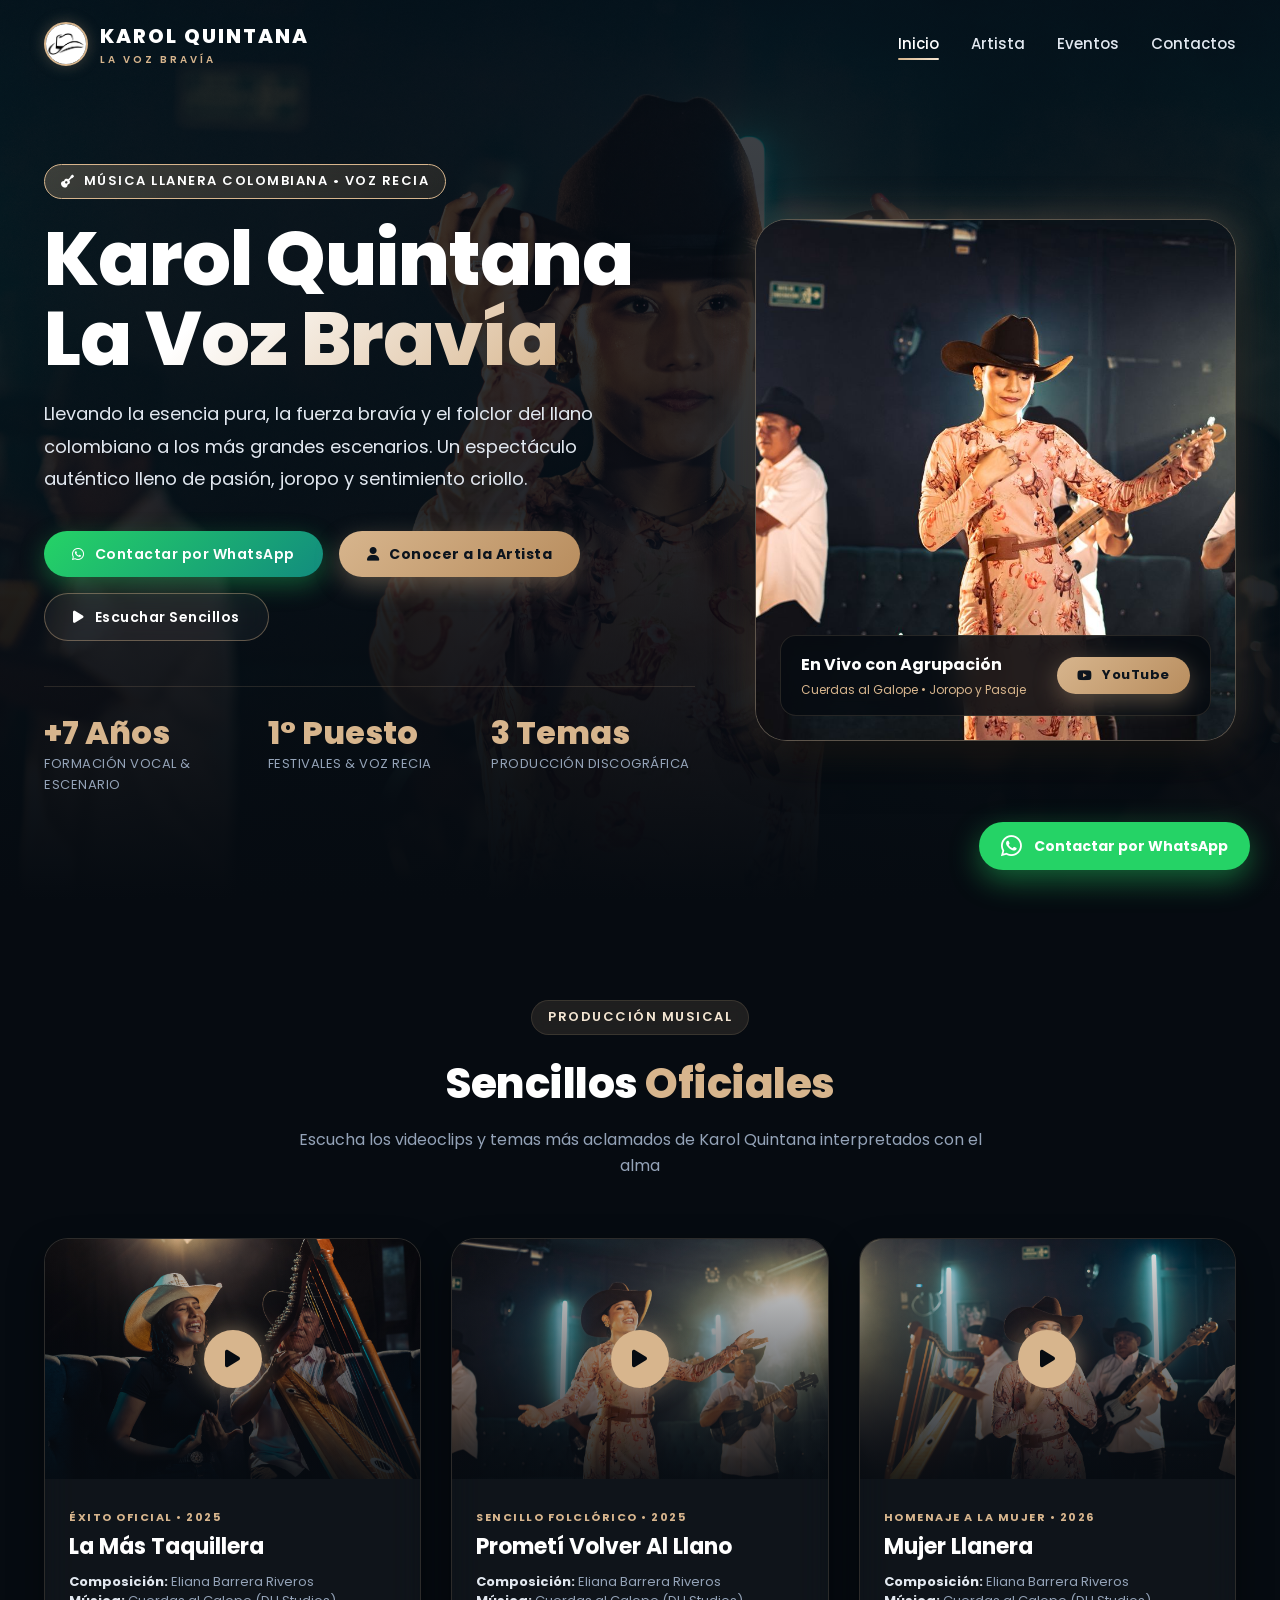
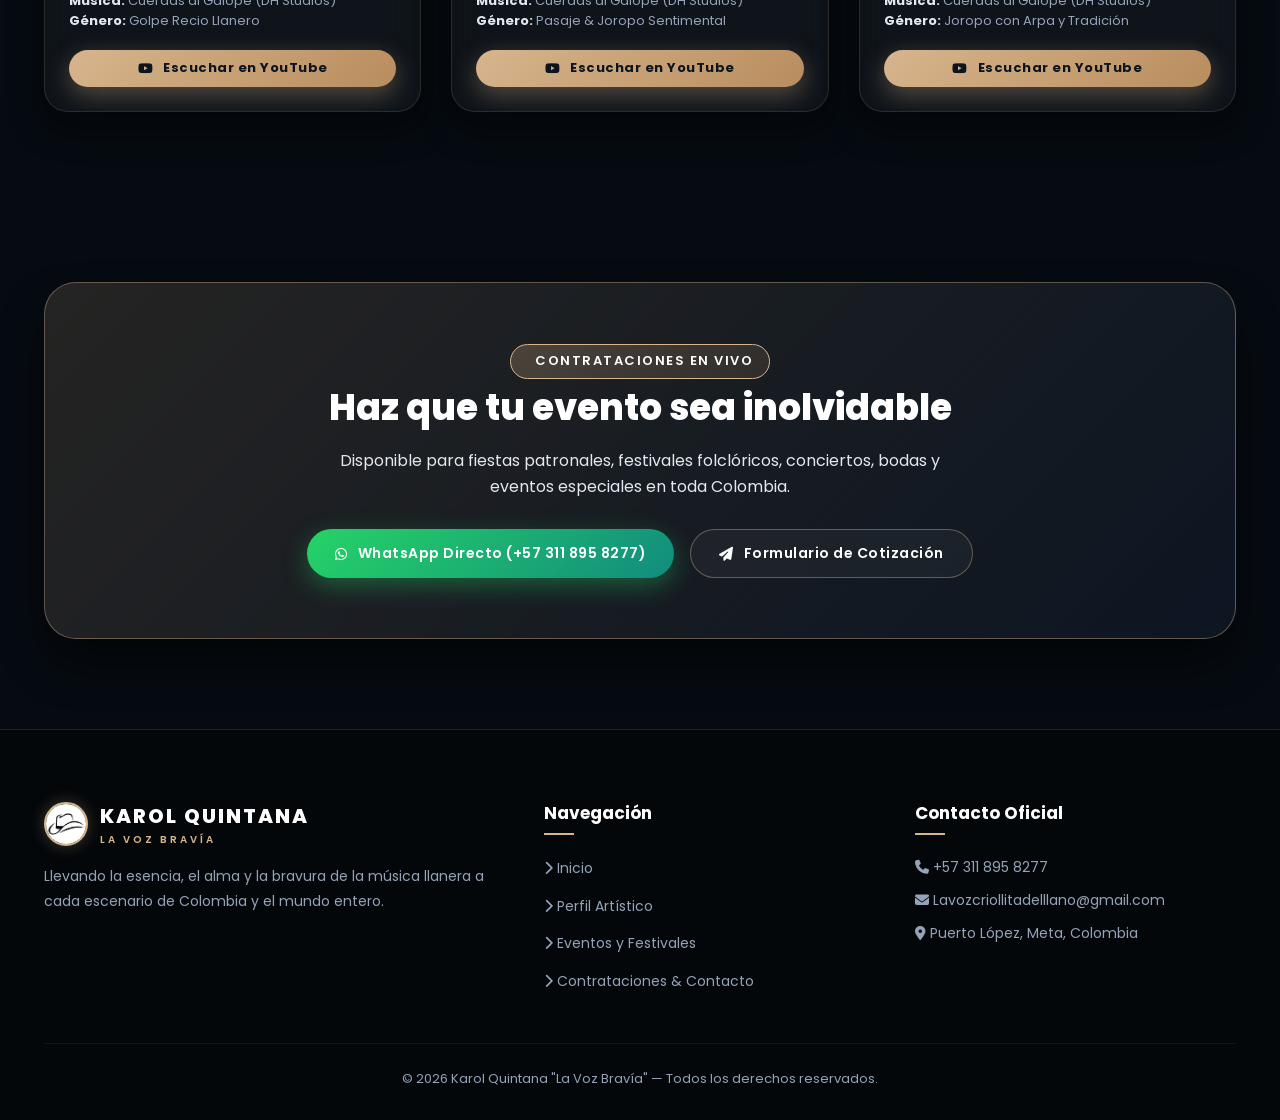
==== commit 2f0f00e8: "act" ====
--- a/index.html
+++ b/index.html
@@ -36,16 +36,7 @@
                 </ul>
             </nav>
 
-            <div class="nav-actions">
-                <a href="https://wa.me/573118958277?text=Hola%20Karol%20Quintana,%20me%20gustar%C3%ADa%20solicitar%20informaci%C3%B3n%20para%20una%20presentaci%C3%B3n" target="_blank" class="btn btn-whatsapp btn-sm">
-                    <i class="fa-brands fa-whatsapp"></i> Contratar
-                </a>
-                <button class="menu-toggle" id="menuToggle" aria-label="Abrir menú">
-                    <span></span>
-                    <span></span>
-                    <span></span>
-                </button>
-            </div>
+            
         </div>
     </header>
 
@@ -71,7 +62,7 @@
 
                     <div class="hero-btn-group">
                         <a href="https://wa.me/573118958277?text=Hola%20Karol%20Quintana,%20deseo%20cotizar%20un%20show%20musical" target="_blank" class="btn btn-whatsapp">
-                            <i class="fa-brands fa-whatsapp"></i> Contratar por WhatsApp
+                            <i class="fa-brands fa-whatsapp"></i> Contactar por WhatsApp
                         </a>
                         <a href="artista.html" class="btn btn-gold">
                             <i class="fa-solid fa-user"></i> Conocer a la Artista
@@ -220,7 +211,7 @@
     <!-- FLOATING WHATSAPP -->
     <a href="https://wa.me/573118958277?text=Hola%20Karol%20Quintana,%20deseo%20informaci%C3%B3n%20para%20contrataciones" target="_blank" class="floating-whatsapp" title="Contactar por WhatsApp">
         <i class="fa-brands fa-whatsapp"></i>
-        <span>Contratar por WhatsApp</span>
+        <span>Contactar por WhatsApp</span>
     </a>
 
     <!-- FOOTER -->
